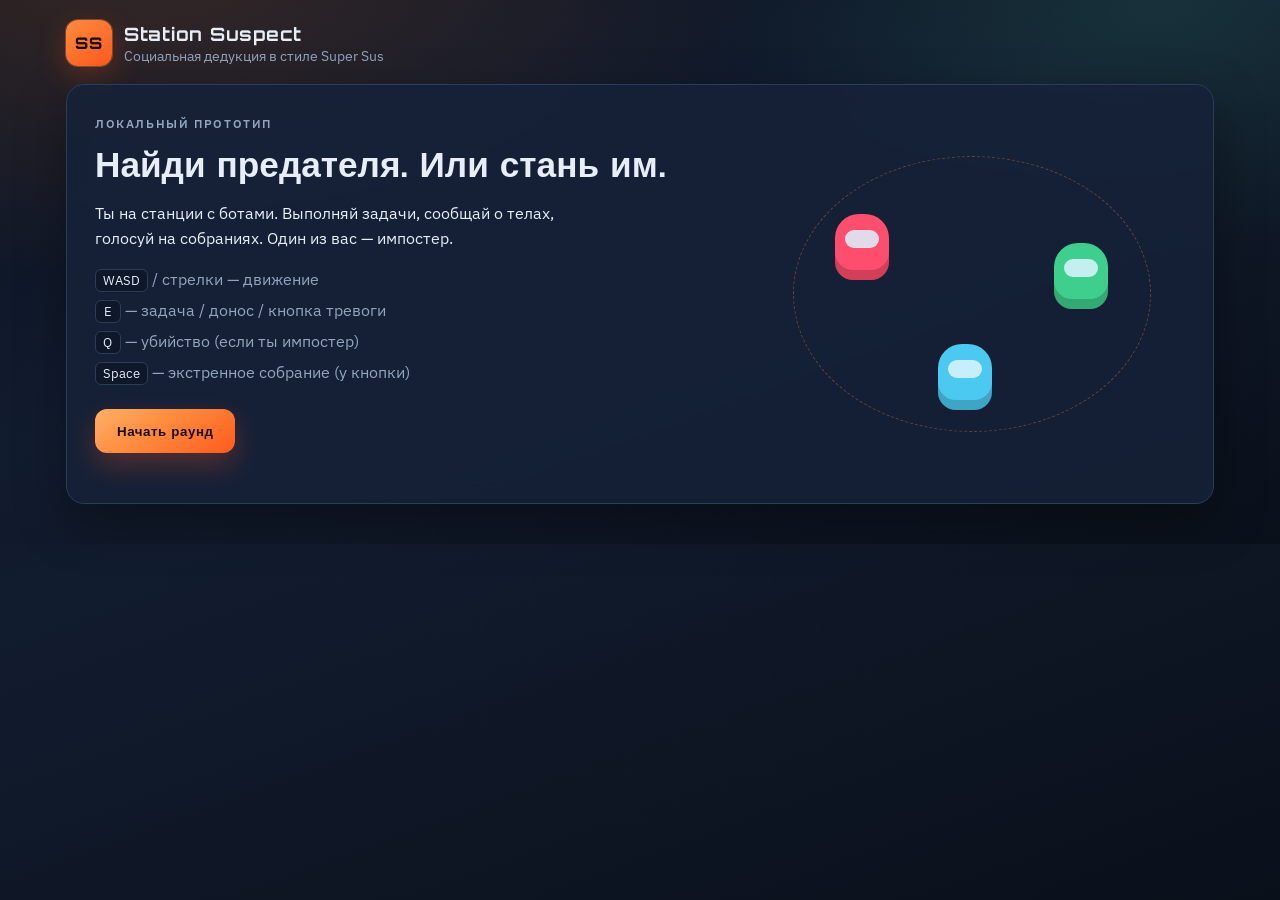
==== super-sus-lite/index.html @ 80c2100e "Add Station Suspect: Super Sus–like browser game Local social-deduction prototype with a station map" ====
<!DOCTYPE html>
<html lang="ru">
<head>
  <meta charset="UTF-8" />
  <meta name="viewport" content="width=device-width, initial-scale=1.0" />
  <title>Station Suspect — Super Sus–like</title>
  <link rel="preconnect" href="https://fonts.googleapis.com" />
  <link rel="preconnect" href="https://fonts.gstatic.com" crossorigin />
  <link href="https://fonts.googleapis.com/css2?family=Orbitron:wght@500;700;800&family=IBM+Plex+Sans:wght@400;500;600;700&display=swap" rel="stylesheet" />
  <link rel="stylesheet" href="style.css" />
</head>
<body>
  <div id="app">
    <header class="topbar">
      <div class="brand">
        <span class="brand-mark">SS</span>
        <div>
          <h1>Station Suspect</h1>
          <p>Социальная дедукция в стиле Super Sus</p>
        </div>
      </div>
      <div id="hud" class="hud hidden">
        <div class="hud-pill" id="role-pill">Роль</div>
        <div class="hud-pill" id="task-pill">Задачи 0/0</div>
        <div class="hud-pill" id="alive-pill">Живы 0</div>
      </div>
    </header>

    <main>
      <section id="menu" class="panel menu">
        <div class="menu-copy">
          <p class="eyebrow">Локальный прототип</p>
          <h2>Найди предателя. Или стань им.</h2>
          <p>
            Ты на станции с ботами. Выполняй задачи, сообщай о телах, голосуй на собраниях.
            Один из вас — импостер.
          </p>
          <ul class="controls">
            <li><kbd>WASD</kbd> / стрелки — движение</li>
            <li><kbd>E</kbd> — задача / донос / кнопка тревоги</li>
            <li><kbd>Q</kbd> — убийство (если ты импостер)</li>
            <li><kbd>Space</kbd> — экстренное собрание (у кнопки)</li>
          </ul>
          <button id="start-btn" class="cta">Начать раунд</button>
        </div>
        <div class="menu-visual" aria-hidden="true">
          <div class="orbit"></div>
          <div class="crew crew-a"></div>
          <div class="crew crew-b"></div>
          <div class="crew crew-c"></div>
        </div>
      </section>

      <section id="game-wrap" class="game-wrap hidden">
        <canvas id="game" width="960" height="540"></canvas>
        <aside class="sidebar">
          <div class="side-block">
            <h3>Задачи</h3>
            <ul id="task-list"></ul>
          </div>
          <div class="side-block">
            <h3>Подсказки</h3>
            <p id="hint">Иди к маркерам задач.</p>
          </div>
          <div class="side-block cooldowns" id="cooldown-block">
            <div class="meter">
              <span>Kill CD</span>
              <div class="bar"><i id="kill-bar"></i></div>
            </div>
          </div>
        </aside>
      </section>

      <section id="meeting" class="overlay hidden">
        <div class="meeting-card">
          <p class="eyebrow" id="meeting-reason">Собрание</p>
          <h2>Кто подозрительный?</h2>
          <p id="meeting-timer">Голосование через 8с</p>
          <div id="vote-grid" class="vote-grid"></div>
          <p id="meeting-log" class="meeting-log"></p>
        </div>
      </section>

      <section id="result" class="overlay hidden">
        <div class="result-card">
          <p class="eyebrow" id="result-eyebrow">Конец раунда</p>
          <h2 id="result-title">Победа</h2>
          <p id="result-desc"></p>
          <button id="again-btn" class="cta">Ещё раунд</button>
        </div>
      </section>
    </main>
  </div>
  <script src="game.js"></script>
</body>
</html>
---- super-sus-lite/style.css ----
:root {
  --bg-0: #0b1220;
  --bg-1: #121c2f;
  --panel: #162238;
  --line: #2a3d5c;
  --text: #e8eef8;
  --muted: #93a4bf;
  --accent: #ff8a3d;
  --accent-2: #3ecf8e;
  --danger: #ff4d6d;
  --crew: #4cc9f0;
  --shadow: 0 18px 50px rgba(0, 0, 0, 0.35);
  --font-display: "Orbitron", sans-serif;
  --font-body: "IBM Plex Sans", sans-serif;
}

* {
  box-sizing: border-box;
}

html,
body {
  margin: 0;
  min-height: 100%;
  background:
    radial-gradient(1200px 600px at 10% -10%, rgba(255, 138, 61, 0.18), transparent 55%),
    radial-gradient(900px 500px at 90% 0%, rgba(62, 207, 142, 0.12), transparent 50%),
    linear-gradient(160deg, var(--bg-0), var(--bg-1) 45%, #0a101a);
  color: var(--text);
  font-family: var(--font-body);
}

body::before {
  content: "";
  position: fixed;
  inset: 0;
  pointer-events: none;
  background-image:
    linear-gradient(rgba(255, 255, 255, 0.03) 1px, transparent 1px),
    linear-gradient(90deg, rgba(255, 255, 255, 0.03) 1px, transparent 1px);
  background-size: 48px 48px;
  mask-image: radial-gradient(circle at center, black 30%, transparent 85%);
  opacity: 0.35;
}

#app {
  max-width: 1180px;
  margin: 0 auto;
  padding: 20px 16px 40px;
}

.topbar {
  display: flex;
  justify-content: space-between;
  align-items: center;
  gap: 16px;
  margin-bottom: 18px;
}

.brand {
  display: flex;
  gap: 12px;
  align-items: center;
}

.brand-mark {
  width: 46px;
  height: 46px;
  border-radius: 12px;
  display: grid;
  place-items: center;
  font-family: var(--font-display);
  font-weight: 800;
  letter-spacing: 0.04em;
  background: linear-gradient(145deg, var(--accent), #ff5a1f);
  color: #1a0d05;
  box-shadow: 0 0 0 1px rgba(255, 138, 61, 0.35), 0 10px 30px rgba(255, 90, 31, 0.25);
}

.brand h1 {
  margin: 0;
  font-family: var(--font-display);
  font-size: 1.15rem;
  letter-spacing: 0.04em;
}

.brand p,
.eyebrow,
.hud-pill,
.side-block p,
.meeting-log,
.controls {
  color: var(--muted);
}

.brand p,
.eyebrow {
  margin: 2px 0 0;
  font-size: 0.85rem;
}

.eyebrow {
  text-transform: uppercase;
  letter-spacing: 0.14em;
  font-size: 0.72rem;
  font-weight: 600;
}

.hud {
  display: flex;
  flex-wrap: wrap;
  gap: 8px;
}

.hud-pill {
  background: rgba(22, 34, 56, 0.9);
  border: 1px solid var(--line);
  border-radius: 999px;
  padding: 8px 12px;
  font-size: 0.82rem;
  font-weight: 600;
}

.hud-pill.impostor {
  color: #ffd0d8;
  border-color: rgba(255, 77, 109, 0.55);
  background: rgba(255, 77, 109, 0.15);
}

.hud-pill.crewmate {
  color: #d7fff0;
  border-color: rgba(62, 207, 142, 0.45);
  background: rgba(62, 207, 142, 0.12);
}

.panel,
.sidebar,
.meeting-card,
.result-card {
  background: rgba(22, 34, 56, 0.88);
  border: 1px solid var(--line);
  border-radius: 18px;
  box-shadow: var(--shadow);
  backdrop-filter: blur(10px);
}

.menu {
  display: grid;
  grid-template-columns: 1.2fr 0.8fr;
  gap: 24px;
  padding: 28px;
  overflow: hidden;
  position: relative;
  min-height: 420px;
}

.menu h2 {
  font-family: var(--font-display);
  font-size: clamp(1.5rem, 3vw, 2.2rem);
  line-height: 1.2;
  margin: 10px 0 12px;
}

.menu-copy p {
  max-width: 46ch;
  line-height: 1.55;
}

.controls {
  list-style: none;
  padding: 0;
  margin: 18px 0 24px;
  display: grid;
  gap: 8px;
}

.controls kbd {
  display: inline-block;
  min-width: 1.6rem;
  padding: 2px 7px;
  border-radius: 6px;
  border: 1px solid var(--line);
  background: #0f1828;
  color: var(--text);
  font-family: var(--font-body);
  font-size: 0.82rem;
  text-align: center;
}

.cta {
  appearance: none;
  border: 0;
  cursor: pointer;
  font-family: var(--font-display);
  font-weight: 700;
  letter-spacing: 0.04em;
  color: #1a0d05;
  background: linear-gradient(145deg, #ffb066, var(--accent) 45%, #ff5a1f);
  padding: 14px 22px;
  border-radius: 12px;
  box-shadow: 0 12px 28px rgba(255, 90, 31, 0.28);
  transition: transform 0.18s ease, filter 0.18s ease;
}

.cta:hover {
  transform: translateY(-2px);
  filter: brightness(1.05);
}

.cta:active {
  transform: translateY(0);
}

.menu-visual {
  position: relative;
  min-height: 280px;
}

.orbit {
  position: absolute;
  inset: 12% 8%;
  border-radius: 50%;
  border: 1px dashed rgba(255, 138, 61, 0.35);
  animation: spin 18s linear infinite;
}

.crew {
  position: absolute;
  width: 54px;
  height: 66px;
  border-radius: 24px 24px 18px 18px;
  box-shadow: inset 0 -10px 0 rgba(0, 0, 0, 0.18);
}

.crew::after {
  content: "";
  position: absolute;
  left: 10px;
  top: 16px;
  width: 34px;
  height: 18px;
  border-radius: 12px;
  background: rgba(220, 245, 255, 0.85);
}

.crew-a {
  background: #ff4d6d;
  left: 18%;
  top: 28%;
  animation: bob 2.4s ease-in-out infinite;
}

.crew-b {
  background: #3ecf8e;
  right: 18%;
  top: 36%;
  animation: bob 2.8s ease-in-out infinite 0.3s;
}

.crew-c {
  background: #4cc9f0;
  left: 42%;
  bottom: 18%;
  animation: bob 2.2s ease-in-out infinite 0.5s;
}

@keyframes bob {
  0%,
  100% {
    transform: translateY(0);
  }
  50% {
    transform: translateY(-10px);
  }
}

@keyframes spin {
  to {
    transform: rotate(360deg);
  }
}

.game-wrap {
  display: grid;
  grid-template-columns: 1fr 240px;
  gap: 14px;
}

#game {
  width: 100%;
  height: auto;
  border-radius: 18px;
  border: 1px solid var(--line);
  background: #0a1424;
  display: block;
  box-shadow: var(--shadow);
}

.sidebar {
  padding: 14px;
  display: flex;
  flex-direction: column;
  gap: 14px;
}

.side-block h3 {
  margin: 0 0 8px;
  font-size: 0.78rem;
  text-transform: uppercase;
  letter-spacing: 0.12em;
  color: var(--muted);
  font-family: var(--font-display);
}

#task-list {
  list-style: none;
  margin: 0;
  padding: 0;
  display: grid;
  gap: 8px;
}

#task-list li {
  font-size: 0.9rem;
  padding: 8px 10px;
  border-radius: 10px;
  background: #101a2c;
  border: 1px solid var(--line);
}

#task-list li.done {
  opacity: 0.55;
  text-decoration: line-through;
}

.meter {
  display: grid;
  gap: 6px;
  font-size: 0.82rem;
  color: var(--muted);
}

.bar {
  height: 8px;
  border-radius: 999px;
  background: #0d1626;
  overflow: hidden;
  border: 1px solid var(--line);
}

.bar i {
  display: block;
  height: 100%;
  width: 100%;
  background: linear-gradient(90deg, var(--danger), #ff8a3d);
  transform-origin: left center;
  transition: transform 0.1s linear;
}

.overlay {
  position: fixed;
  inset: 0;
  display: grid;
  place-items: center;
  background: rgba(5, 8, 14, 0.72);
  backdrop-filter: blur(6px);
  z-index: 20;
  padding: 16px;
  animation: fadeIn 0.25s ease;
}

.meeting-card,
.result-card {
  width: min(720px, 100%);
  padding: 24px;
  text-align: center;
}

.meeting-card h2,
.result-card h2 {
  font-family: var(--font-display);
  margin: 8px 0 10px;
}

.vote-grid {
  display: grid;
  grid-template-columns: repeat(auto-fit, minmax(140px, 1fr));
  gap: 10px;
  margin: 18px 0;
}

.vote-btn {
  appearance: none;
  border: 1px solid var(--line);
  background: #101a2c;
  color: var(--text);
  border-radius: 12px;
  padding: 14px 10px;
  cursor: pointer;
  font-family: var(--font-body);
  font-weight: 600;
  transition: border-color 0.15s ease, transform 0.15s ease;
}

.vote-btn:hover:not(:disabled) {
  border-color: var(--accent);
  transform: translateY(-1px);
}

.vote-btn:disabled {
  opacity: 0.45;
  cursor: default;
}

.vote-btn .swatch {
  width: 18px;
  height: 18px;
  border-radius: 50%;
  display: inline-block;
  vertical-align: middle;
  margin-right: 8px;
  box-shadow: inset 0 -3px 0 rgba(0, 0, 0, 0.2);
}

.meeting-log {
  min-height: 1.4em;
}

.hidden {
  display: none !important;
}

@keyframes fadeIn {
  from {
    opacity: 0;
  }
  to {
    opacity: 1;
  }
}

@media (max-width: 860px) {
  .menu,
  .game-wrap {
    grid-template-columns: 1fr;
  }

  .topbar {
    flex-direction: column;
    align-items: flex-start;
  }

  .menu-visual {
    min-height: 180px;
  }
}
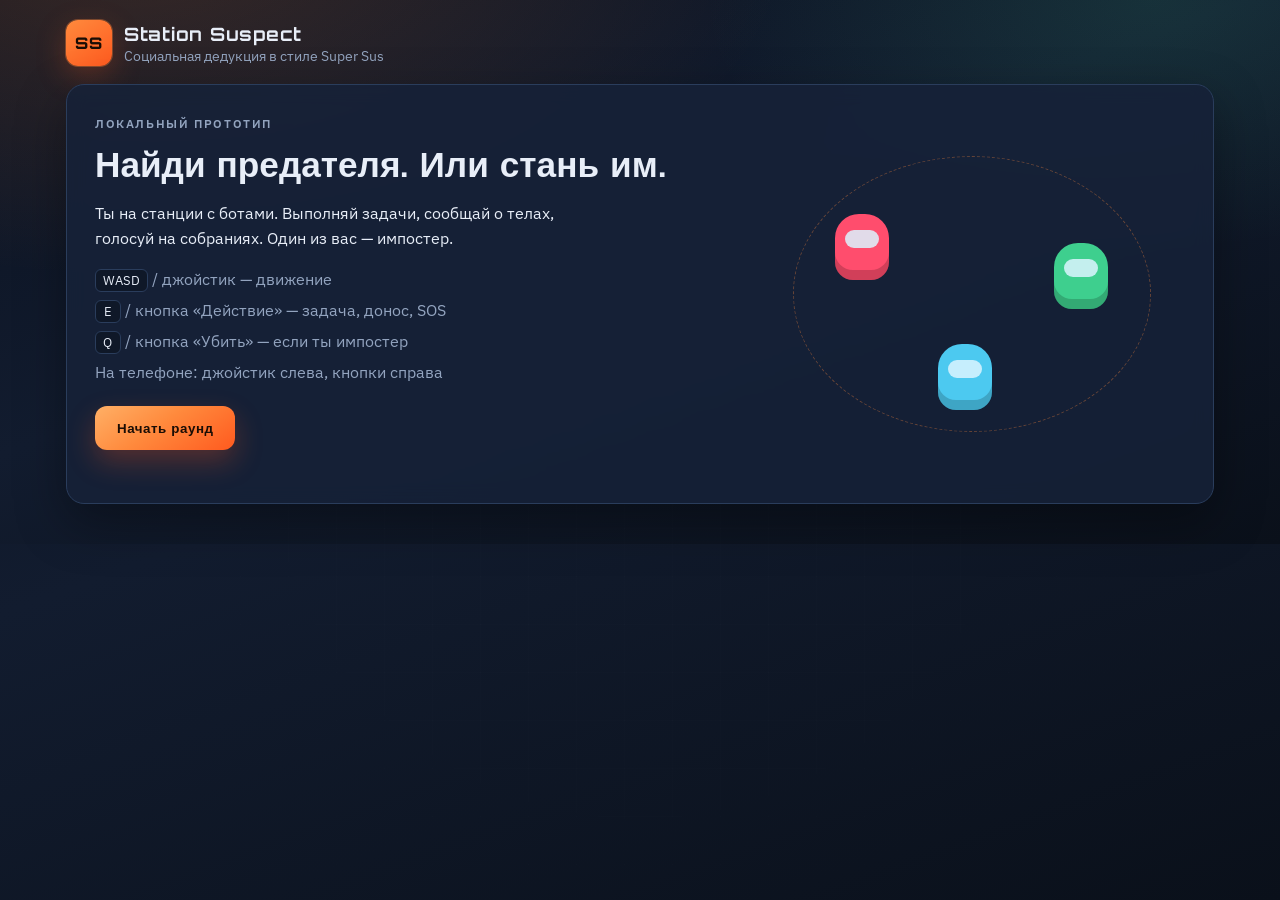
==== commit 9462754f: "Fix mobile map visibility and control overlay Move touch controls below the canvas, remove scroll lo" ====
--- a/super-sus-lite/index.html
+++ b/super-sus-lite/index.html
@@ -2,7 +2,9 @@
 <html lang="ru">
 <head>
   <meta charset="UTF-8" />
-  <meta name="viewport" content="width=device-width, initial-scale=1.0" />
+  <meta name="viewport" content="width=device-width, initial-scale=1.0, maximum-scale=1.0, user-scalable=no, viewport-fit=cover" />
+  <meta name="apple-mobile-web-app-capable" content="yes" />
+  <meta name="mobile-web-app-capable" content="yes" />
   <title>Station Suspect — Super Sus–like</title>
   <link rel="preconnect" href="https://fonts.googleapis.com" />
   <link rel="preconnect" href="https://fonts.gstatic.com" crossorigin />
@@ -36,10 +38,10 @@
             Один из вас — импостер.
           </p>
           <ul class="controls">
-            <li><kbd>WASD</kbd> / стрелки — движение</li>
-            <li><kbd>E</kbd> — задача / донос / кнопка тревоги</li>
-            <li><kbd>Q</kbd> — убийство (если ты импостер)</li>
-            <li><kbd>Space</kbd> — экстренное собрание (у кнопки)</li>
+            <li><kbd>WASD</kbd> / джойстик — движение</li>
+            <li><kbd>E</kbd> / кнопка «Действие» — задача, донос, SOS</li>
+            <li><kbd>Q</kbd> / кнопка «Убить» — если ты импостер</li>
+            <li>На телефоне: джойстик слева, кнопки справа</li>
           </ul>
           <button id="start-btn" class="cta">Начать раунд</button>
         </div>
@@ -52,7 +54,21 @@
       </section>
 
       <section id="game-wrap" class="game-wrap hidden">
-        <canvas id="game" width="960" height="540"></canvas>
+        <div class="stage">
+          <canvas id="game" width="960" height="540"></canvas>
+          <div id="touch-controls" class="touch-controls" aria-hidden="true">
+            <div id="joystick" class="joystick">
+              <div class="joystick-base">
+                <div id="joystick-knob" class="joystick-knob"></div>
+              </div>
+              <span class="touch-label">Ход</span>
+            </div>
+            <div class="touch-actions">
+              <button type="button" id="btn-use" class="touch-btn use">Действие</button>
+              <button type="button" id="btn-kill" class="touch-btn kill hidden">Убить</button>
+            </div>
+          </div>
+        </div>
         <aside class="sidebar">
           <div class="side-block">
             <h3>Задачи</h3>
--- a/super-sus-lite/style.css
+++ b/super-sus-lite/style.css
@@ -30,6 +30,11 @@
   font-family: var(--font-body);
 }
 
+body.playing {
+  /* allow scroll so full map is reachable on phones */
+  overscroll-behavior-y: contain;
+}
+
 body::before {
   content: "";
   position: fixed;
@@ -286,6 +291,14 @@
   gap: 14px;
 }
 
+.stage {
+  position: relative;
+  min-width: 0;
+  display: flex;
+  flex-direction: column;
+  gap: 10px;
+}
+
 #game {
   width: 100%;
   height: auto;
@@ -294,6 +307,7 @@
   background: #0a1424;
   display: block;
   box-shadow: var(--shadow);
+  touch-action: manipulation;
 }
 
 .sidebar {
@@ -430,6 +444,103 @@
   display: none !important;
 }
 
+.touch-controls {
+  display: none;
+  align-items: center;
+  justify-content: space-between;
+  gap: 12px;
+  padding: 10px 12px;
+  border-radius: 16px;
+  border: 1px solid var(--line);
+  background: rgba(16, 26, 44, 0.95);
+  box-shadow: var(--shadow);
+}
+
+.touch-controls.active {
+  display: flex;
+}
+
+.joystick {
+  width: 110px;
+  height: 110px;
+  flex-shrink: 0;
+  touch-action: none;
+  display: flex;
+  flex-direction: column;
+  align-items: center;
+  gap: 4px;
+}
+
+.touch-label {
+  font-size: 0.7rem;
+  color: var(--muted);
+  text-transform: uppercase;
+  letter-spacing: 0.08em;
+  font-weight: 600;
+}
+
+.joystick-base {
+  width: 96px;
+  height: 96px;
+  border-radius: 50%;
+  background: #0d1626;
+  border: 2px solid rgba(255, 255, 255, 0.22);
+  position: relative;
+}
+
+.joystick-knob {
+  position: absolute;
+  left: 50%;
+  top: 50%;
+  width: 44px;
+  height: 44px;
+  margin: -22px 0 0 -22px;
+  border-radius: 50%;
+  background: rgba(255, 138, 61, 0.9);
+  border: 2px solid rgba(255, 255, 255, 0.35);
+  box-shadow: 0 8px 18px rgba(0, 0, 0, 0.35);
+}
+
+.touch-actions {
+  display: flex;
+  flex-direction: row;
+  gap: 12px;
+  margin-left: auto;
+}
+
+.touch-btn {
+  appearance: none;
+  width: 76px;
+  height: 76px;
+  border-radius: 50%;
+  border: 2px solid rgba(255, 255, 255, 0.28);
+  color: #fff;
+  font-family: var(--font-display);
+  font-size: 0.68rem;
+  font-weight: 700;
+  letter-spacing: 0.04em;
+  text-transform: uppercase;
+  background: rgba(62, 207, 142, 0.85);
+  box-shadow: 0 10px 24px rgba(0, 0, 0, 0.35);
+  touch-action: manipulation;
+  user-select: none;
+  -webkit-user-select: none;
+}
+
+.touch-btn:active,
+.touch-btn.pressed {
+  transform: scale(0.94);
+  filter: brightness(1.08);
+}
+
+.touch-btn.kill {
+  background: rgba(255, 77, 109, 0.88);
+}
+
+.touch-btn:disabled {
+  opacity: 0.35;
+}
+
 @keyframes fadeIn {
   from {
     opacity: 0;
@@ -440,6 +551,10 @@
 }
 
 @media (max-width: 860px) {
+  #app {
+    padding: 10px 10px 28px;
+  }
+
   .menu,
   .game-wrap {
     grid-template-columns: 1fr;
@@ -448,9 +563,138 @@
   .topbar {
     flex-direction: column;
     align-items: flex-start;
+    gap: 10px;
+    margin-bottom: 10px;
+  }
+
+  .brand h1 {
+    font-size: 1rem;
+  }
+
+  .brand p {
+    display: none;
+  }
+
+  .menu {
+    padding: 18px;
+    min-height: 0;
   }
 
   .menu-visual {
-    min-height: 180px;
-  }
-}
+    display: none;
+  }
+
+  .hud {
+    width: 100%;
+  }
+
+  .hud-pill {
+    padding: 6px 10px;
+    font-size: 0.75rem;
+  }
+
+  #game {
+    border-radius: 14px;
+    width: 100%;
+    height: auto;
+    max-height: none;
+  }
+
+  .sidebar {
+    display: grid;
+    grid-template-columns: 1fr 1fr;
+    gap: 10px;
+    padding: 10px;
+  }
+
+  .sidebar .cooldowns {
+    grid-column: 1 / -1;
+  }
+
+  .side-block h3 {
+    margin-bottom: 6px;
+  }
+
+  #task-list li {
+    font-size: 0.8rem;
+    padding: 6px 8px;
+  }
+
+  .meeting-card,
+  .result-card {
+    padding: 18px 14px;
+    max-height: 90vh;
+    overflow: auto;
+  }
+
+  .vote-grid {
+    grid-template-columns: 1fr 1fr;
+  }
+
+  .touch-controls.active {
+    display: flex;
+    position: sticky;
+    bottom: 8px;
+    z-index: 6;
+  }
+}
+
+@media (orientation: landscape) and (max-height: 520px) {
+  #app {
+    padding: 8px 10px 20px;
+  }
+
+  .topbar {
+    margin-bottom: 6px;
+  }
+
+  .brand-mark {
+    width: 36px;
+    height: 36px;
+    font-size: 0.8rem;
+  }
+
+  #game {
+    /* keep full map visible; user can scroll if needed */
+    width: 100%;
+    height: auto;
+  }
+
+  .joystick {
+    width: 92px;
+    height: auto;
+  }
+
+  .joystick-base {
+    width: 78px;
+    height: 78px;
+  }
+
+  .joystick-knob {
+    width: 36px;
+    height: 36px;
+    margin: -18px 0 0 -18px;
+  }
+
+  .touch-btn {
+    width: 64px;
+    height: 64px;
+    font-size: 0.62rem;
+  }
+
+  .sidebar {
+    grid-template-columns: 1fr 1fr 1fr;
+  }
+}
+
+@media (pointer: coarse) {
+  .touch-controls.active {
+    display: flex;
+  }
+}
+
+@media (min-width: 861px) and (pointer: fine) {
+  .touch-controls {
+    display: none !important;
+  }
+}
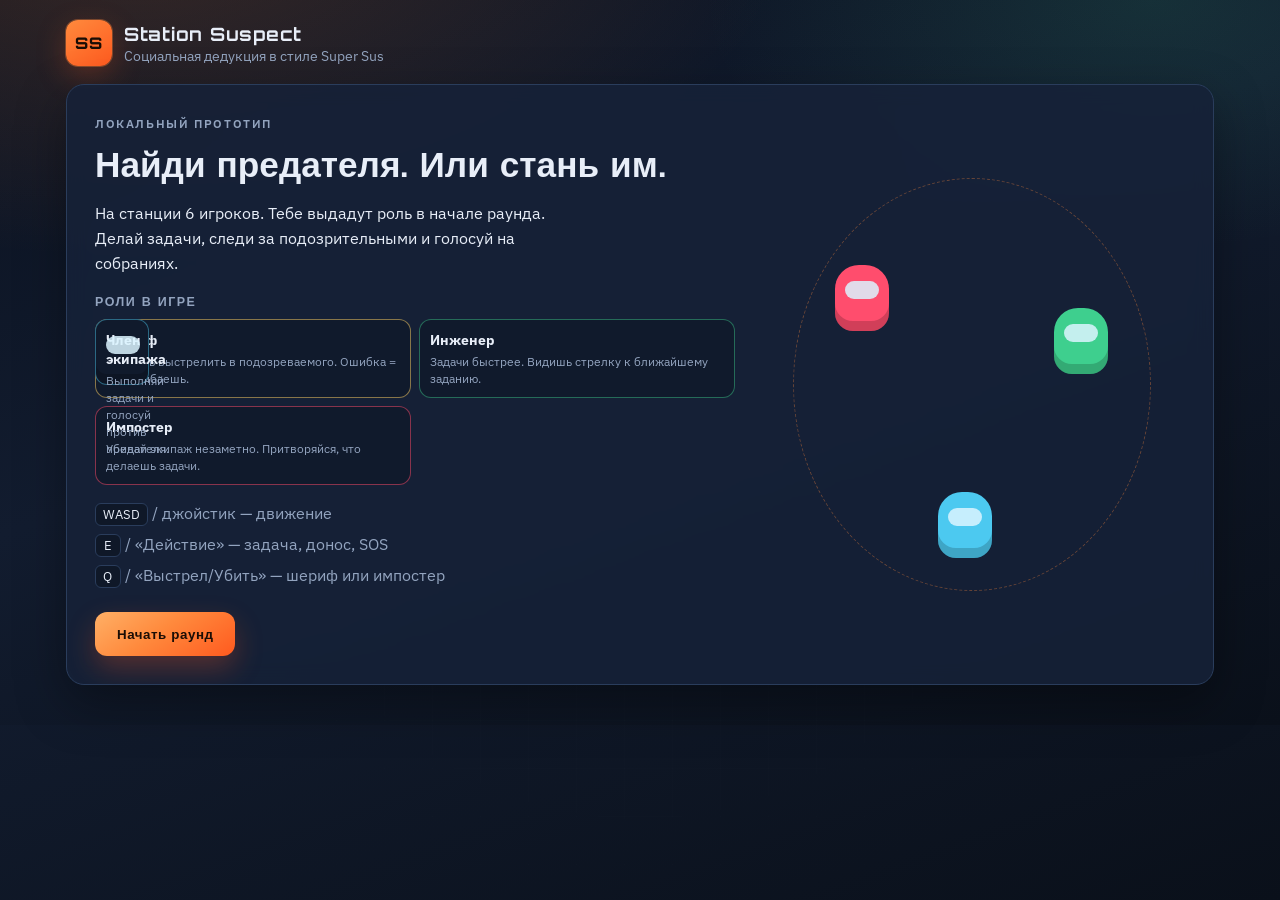
==== commit be7fc96b: "Improve roles, tasks, bots, and visuals Add role reveal screen and four roles (crew, sheriff, engine" ====
--- a/super-sus-lite/index.html
+++ b/super-sus-lite/index.html
@@ -22,8 +22,8 @@
         </div>
       </div>
       <div id="hud" class="hud hidden">
-        <div class="hud-pill" id="role-pill">Роль</div>
-        <div class="hud-pill" id="task-pill">Задачи 0/0</div>
+        <button type="button" class="hud-pill role-btn" id="role-pill">Роль</button>
+        <div class="hud-pill" id="task-pill">Задачи 0%</div>
         <div class="hud-pill" id="alive-pill">Живы 0</div>
       </div>
     </header>
@@ -34,14 +34,36 @@
           <p class="eyebrow">Локальный прототип</p>
           <h2>Найди предателя. Или стань им.</h2>
           <p>
-            Ты на станции с ботами. Выполняй задачи, сообщай о телах, голосуй на собраниях.
-            Один из вас — импостер.
+            На станции 6 игроков. Тебе выдадут роль в начале раунда.
+            Делай задачи, следи за подозрительными и голосуй на собраниях.
           </p>
+
+          <div class="role-guide">
+            <h3>Роли в игре</h3>
+            <div class="role-cards">
+              <article class="role-card crew">
+                <strong>Член экипажа</strong>
+                <span>Выполняй задачи и голосуй против предателя.</span>
+              </article>
+              <article class="role-card sheriff">
+                <strong>Шериф</strong>
+                <span>Можешь выстрелить в подозреваемого. Ошибка = ты погибаешь.</span>
+              </article>
+              <article class="role-card engineer">
+                <strong>Инженер</strong>
+                <span>Задачи быстрее. Видишь стрелку к ближайшему заданию.</span>
+              </article>
+              <article class="role-card impostor">
+                <strong>Импостер</strong>
+                <span>Убивай экипаж незаметно. Притворяйся, что делаешь задачи.</span>
+              </article>
+            </div>
+          </div>
+
           <ul class="controls">
             <li><kbd>WASD</kbd> / джойстик — движение</li>
-            <li><kbd>E</kbd> / кнопка «Действие» — задача, донос, SOS</li>
-            <li><kbd>Q</kbd> / кнопка «Убить» — если ты импостер</li>
-            <li>На телефоне: джойстик слева, кнопки справа</li>
+            <li><kbd>E</kbd> / «Действие» — задача, донос, SOS</li>
+            <li><kbd>Q</kbd> / «Выстрел/Убить» — шериф или импостер</li>
           </ul>
           <button id="start-btn" class="cta">Начать раунд</button>
         </div>
@@ -55,6 +77,11 @@
 
       <section id="game-wrap" class="game-wrap hidden">
         <div class="stage">
+          <div class="task-meter">
+            <span>Прогресс станции</span>
+            <div class="bar"><i id="station-bar"></i></div>
+            <strong id="station-pct">0%</strong>
+          </div>
           <canvas id="game" width="960" height="540"></canvas>
           <div id="touch-controls" class="touch-controls" aria-hidden="true">
             <div id="joystick" class="joystick">
@@ -70,6 +97,10 @@
           </div>
         </div>
         <aside class="sidebar">
+          <div class="side-block role-side" id="role-side">
+            <h3>Твоя роль</h3>
+            <p id="role-side-text">—</p>
+          </div>
           <div class="side-block">
             <h3>Задачи</h3>
             <ul id="task-list"></ul>
@@ -78,13 +109,35 @@
             <h3>Подсказки</h3>
             <p id="hint">Иди к маркерам задач.</p>
           </div>
-          <div class="side-block cooldowns" id="cooldown-block">
+          <div class="side-block cooldowns hidden" id="cooldown-block">
             <div class="meter">
-              <span>Kill CD</span>
+              <span id="cd-label">Кулдаун</span>
               <div class="bar"><i id="kill-bar"></i></div>
             </div>
           </div>
         </aside>
+      </section>
+
+      <section id="role-reveal" class="overlay hidden">
+        <div class="reveal-card" id="reveal-card">
+          <p class="eyebrow">Твоя роль</p>
+          <div class="reveal-badge" id="reveal-badge">?</div>
+          <h2 id="reveal-title">Роль</h2>
+          <p id="reveal-team" class="reveal-team"></p>
+          <p id="reveal-desc" class="reveal-desc"></p>
+          <ul id="reveal-tips" class="reveal-tips"></ul>
+          <button id="reveal-ok" class="cta">Понятно, начать</button>
+        </div>
+      </section>
+
+      <section id="task-modal" class="overlay hidden">
+        <div class="task-card">
+          <p class="eyebrow" id="task-modal-room">Задача</p>
+          <h2 id="task-modal-title">Задание</h2>
+          <p id="task-modal-help" class="task-help"></p>
+          <div id="task-modal-body" class="task-body"></div>
+          <button id="task-cancel" class="ghost-btn">Закрыть</button>
+        </div>
       </section>
 
       <section id="meeting" class="overlay hidden">
@@ -102,6 +155,7 @@
           <p class="eyebrow" id="result-eyebrow">Конец раунда</p>
           <h2 id="result-title">Победа</h2>
           <p id="result-desc"></p>
+          <div id="result-roles" class="result-roles"></div>
           <button id="again-btn" class="cta">Ещё раунд</button>
         </div>
       </section>
--- a/super-sus-lite/style.css
+++ b/super-sus-lite/style.css
@@ -438,6 +438,311 @@
 
 .meeting-log {
   min-height: 1.4em;
+}
+
+.role-guide {
+  margin: 18px 0 8px;
+}
+
+.role-guide h3 {
+  margin: 0 0 10px;
+  font-family: var(--font-display);
+  font-size: 0.78rem;
+  letter-spacing: 0.12em;
+  text-transform: uppercase;
+  color: var(--muted);
+}
+
+.role-cards {
+  display: grid;
+  grid-template-columns: 1fr 1fr;
+  gap: 8px;
+}
+
+.role-card {
+  border: 1px solid var(--line);
+  border-radius: 12px;
+  padding: 10px;
+  background: #101a2c;
+  display: grid;
+  gap: 4px;
+}
+
+.role-card strong {
+  font-size: 0.9rem;
+}
+
+.role-card span {
+  color: var(--muted);
+  font-size: 0.78rem;
+  line-height: 1.35;
+}
+
+.role-card.crew {
+  border-color: rgba(76, 201, 240, 0.45);
+}
+.role-card.sheriff {
+  border-color: rgba(255, 209, 102, 0.5);
+}
+.role-card.engineer {
+  border-color: rgba(62, 207, 142, 0.45);
+}
+.role-card.impostor {
+  border-color: rgba(255, 77, 109, 0.5);
+}
+
+.hud-pill.role-btn {
+  cursor: pointer;
+  font: inherit;
+  color: inherit;
+}
+
+.task-meter {
+  display: flex;
+  align-items: center;
+  gap: 10px;
+  padding: 8px 12px;
+  border-radius: 12px;
+  border: 1px solid var(--line);
+  background: rgba(16, 26, 44, 0.92);
+  font-size: 0.82rem;
+  color: var(--muted);
+}
+
+.task-meter .bar {
+  flex: 1;
+  height: 10px;
+  border-radius: 999px;
+  background: #0d1626;
+  overflow: hidden;
+  border: 1px solid var(--line);
+}
+
+.task-meter .bar i {
+  display: block;
+  height: 100%;
+  width: 100%;
+  background: linear-gradient(90deg, #3ecf8e, #ffd166);
+  transform: scaleX(0);
+  transform-origin: left center;
+  transition: transform 0.2s ease;
+}
+
+.task-meter strong {
+  color: var(--text);
+  min-width: 3ch;
+  text-align: right;
+}
+
+.reveal-card,
+.task-card {
+  width: min(520px, 100%);
+  padding: 26px 22px;
+  text-align: center;
+  background: rgba(22, 34, 56, 0.95);
+  border: 1px solid var(--line);
+  border-radius: 18px;
+  box-shadow: var(--shadow);
+}
+
+.reveal-card.crew {
+  border-color: rgba(76, 201, 240, 0.55);
+}
+.reveal-card.sheriff {
+  border-color: rgba(255, 209, 102, 0.6);
+}
+.reveal-card.engineer {
+  border-color: rgba(62, 207, 142, 0.55);
+}
+.reveal-card.impostor {
+  border-color: rgba(255, 77, 109, 0.65);
+}
+
+.reveal-badge {
+  width: 84px;
+  height: 84px;
+  margin: 10px auto;
+  border-radius: 22px;
+  display: grid;
+  place-items: center;
+  font-family: var(--font-display);
+  font-size: 1.6rem;
+  font-weight: 800;
+  color: #0b1220;
+}
+
+.reveal-card.crew .reveal-badge {
+  background: linear-gradient(145deg, #7ad7f5, #4cc9f0);
+}
+.reveal-card.sheriff .reveal-badge {
+  background: linear-gradient(145deg, #ffe08a, #ffd166);
+}
+.reveal-card.engineer .reveal-badge {
+  background: linear-gradient(145deg, #7be7b4, #3ecf8e);
+}
+.reveal-card.impostor .reveal-badge {
+  background: linear-gradient(145deg, #ff8aa0, #ff4d6d);
+  color: #1a0d05;
+}
+
+.reveal-card h2,
+.task-card h2 {
+  font-family: var(--font-display);
+  margin: 6px 0 8px;
+}
+
+.reveal-team {
+  font-weight: 700;
+  margin: 0 0 8px;
+}
+
+.reveal-desc,
+.task-help {
+  color: var(--muted);
+  line-height: 1.5;
+  margin: 0 0 12px;
+}
+
+.reveal-tips {
+  list-style: none;
+  padding: 0;
+  margin: 0 0 18px;
+  display: grid;
+  gap: 6px;
+  text-align: left;
+}
+
+.reveal-tips li {
+  background: #101a2c;
+  border: 1px solid var(--line);
+  border-radius: 10px;
+  padding: 8px 10px;
+  font-size: 0.88rem;
+}
+
+.ghost-btn {
+  appearance: none;
+  border: 1px solid var(--line);
+  background: transparent;
+  color: var(--muted);
+  border-radius: 10px;
+  padding: 10px 14px;
+  cursor: pointer;
+  font-family: var(--font-body);
+}
+
+.task-body {
+  min-height: 120px;
+  margin-bottom: 14px;
+}
+
+.wire-grid {
+  display: grid;
+  grid-template-columns: 1fr 1fr;
+  gap: 10px;
+  text-align: left;
+}
+
+.wire-side {
+  display: grid;
+  gap: 8px;
+}
+
+.wire-btn {
+  appearance: none;
+  border: 2px solid transparent;
+  border-radius: 10px;
+  padding: 12px;
+  color: #0b1220;
+  font-weight: 700;
+  cursor: pointer;
+}
+
+.wire-btn.selected {
+  outline: 2px solid #fff;
+}
+
+.tap-pad {
+  display: grid;
+  gap: 10px;
+}
+
+.tap-pad button,
+.seq-pad button {
+  appearance: none;
+  border: 0;
+  border-radius: 12px;
+  padding: 16px;
+  font-family: var(--font-display);
+  font-weight: 700;
+  cursor: pointer;
+  background: linear-gradient(145deg, #ffb066, var(--accent));
+  color: #1a0d05;
+}
+
+.seq-pad {
+  display: grid;
+  grid-template-columns: repeat(3, 1fr);
+  gap: 8px;
+}
+
+.seq-pad button {
+  background: #101a2c;
+  color: var(--text);
+  border: 1px solid var(--line);
+}
+
+.seq-pad button.lit {
+  background: #3ecf8e;
+  color: #0b1220;
+}
+
+.progress-task {
+  height: 16px;
+  border-radius: 999px;
+  background: #0d1626;
+  border: 1px solid var(--line);
+  overflow: hidden;
+}
+
+.progress-task i {
+  display: block;
+  height: 100%;
+  width: 0%;
+  background: linear-gradient(90deg, #4cc9f0, #3ecf8e);
+}
+
+.result-roles {
+  display: grid;
+  gap: 6px;
+  margin: 14px 0 18px;
+  text-align: left;
+}
+
+.result-roles div {
+  display: flex;
+  justify-content: space-between;
+  gap: 8px;
+  padding: 8px 10px;
+  border-radius: 10px;
+  background: #101a2c;
+  border: 1px solid var(--line);
+  font-size: 0.88rem;
+}
+
+.role-side p {
+  margin: 0;
+  line-height: 1.4;
+}
+
+@media (max-width: 860px) {
+  .role-cards {
+    grid-template-columns: 1fr;
+  }
+
+  .sidebar .role-side {
+    grid-column: 1 / -1;
+  }
 }
 
 .hidden {
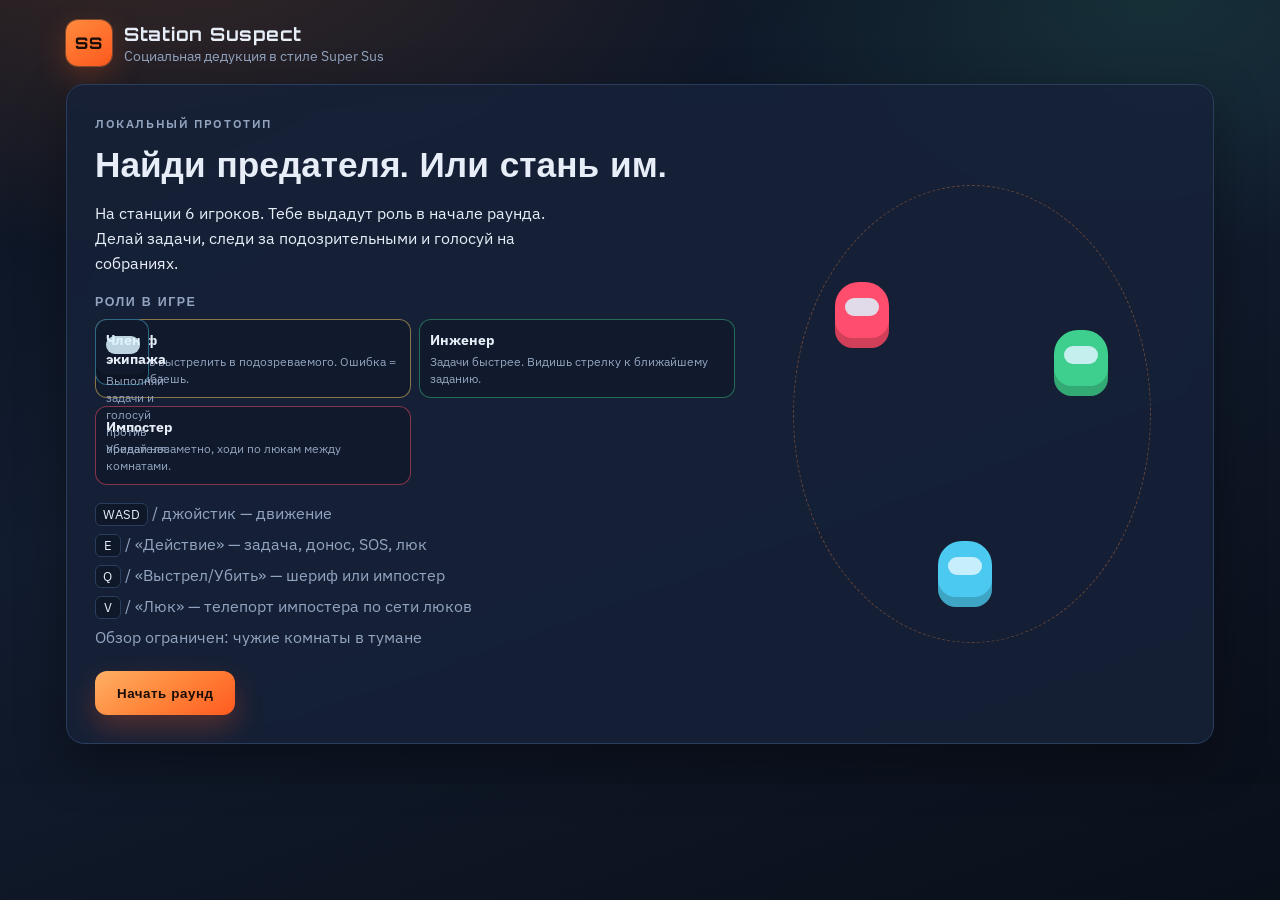
==== commit 67009625: "Add vision fog, hidden remote kills, and impostor vents Limit player visibility with fog of war, onl" ====
--- a/super-sus-lite/index.html
+++ b/super-sus-lite/index.html
@@ -55,15 +55,17 @@
               </article>
               <article class="role-card impostor">
                 <strong>Импостер</strong>
-                <span>Убивай экипаж незаметно. Притворяйся, что делаешь задачи.</span>
+                <span>Убивай незаметно, ходи по люкам между комнатами.</span>
               </article>
             </div>
           </div>
 
           <ul class="controls">
             <li><kbd>WASD</kbd> / джойстик — движение</li>
-            <li><kbd>E</kbd> / «Действие» — задача, донос, SOS</li>
+            <li><kbd>E</kbd> / «Действие» — задача, донос, SOS, люк</li>
             <li><kbd>Q</kbd> / «Выстрел/Убить» — шериф или импостер</li>
+            <li><kbd>V</kbd> / «Люк» — телепорт импостера по сети люков</li>
+            <li>Обзор ограничен: чужие комнаты в тумане</li>
           </ul>
           <button id="start-btn" class="cta">Начать раунд</button>
         </div>
@@ -92,6 +94,7 @@
             </div>
             <div class="touch-actions">
               <button type="button" id="btn-use" class="touch-btn use">Действие</button>
+              <button type="button" id="btn-vent" class="touch-btn vent hidden">Люк</button>
               <button type="button" id="btn-kill" class="touch-btn kill hidden">Убить</button>
             </div>
           </div>
@@ -140,6 +143,16 @@
         </div>
       </section>
 
+      <section id="vent-modal" class="overlay hidden">
+        <div class="task-card">
+          <p class="eyebrow">Сеть люков</p>
+          <h2>Куда вылезти?</h2>
+          <p class="task-help">Выбери комнату. Другие игроки тебя не увидят во время перехода.</p>
+          <div id="vent-grid" class="vote-grid"></div>
+          <button id="vent-cancel" class="ghost-btn">Отмена</button>
+        </div>
+      </section>
+
       <section id="meeting" class="overlay hidden">
         <div class="meeting-card">
           <p class="eyebrow" id="meeting-reason">Собрание</p>
--- a/super-sus-lite/style.css
+++ b/super-sus-lite/style.css
@@ -842,6 +842,10 @@
   background: rgba(255, 77, 109, 0.88);
 }
 
+.touch-btn.vent {
+  background: rgba(155, 93, 229, 0.88);
+}
+
 .touch-btn:disabled {
   opacity: 0.35;
 }
